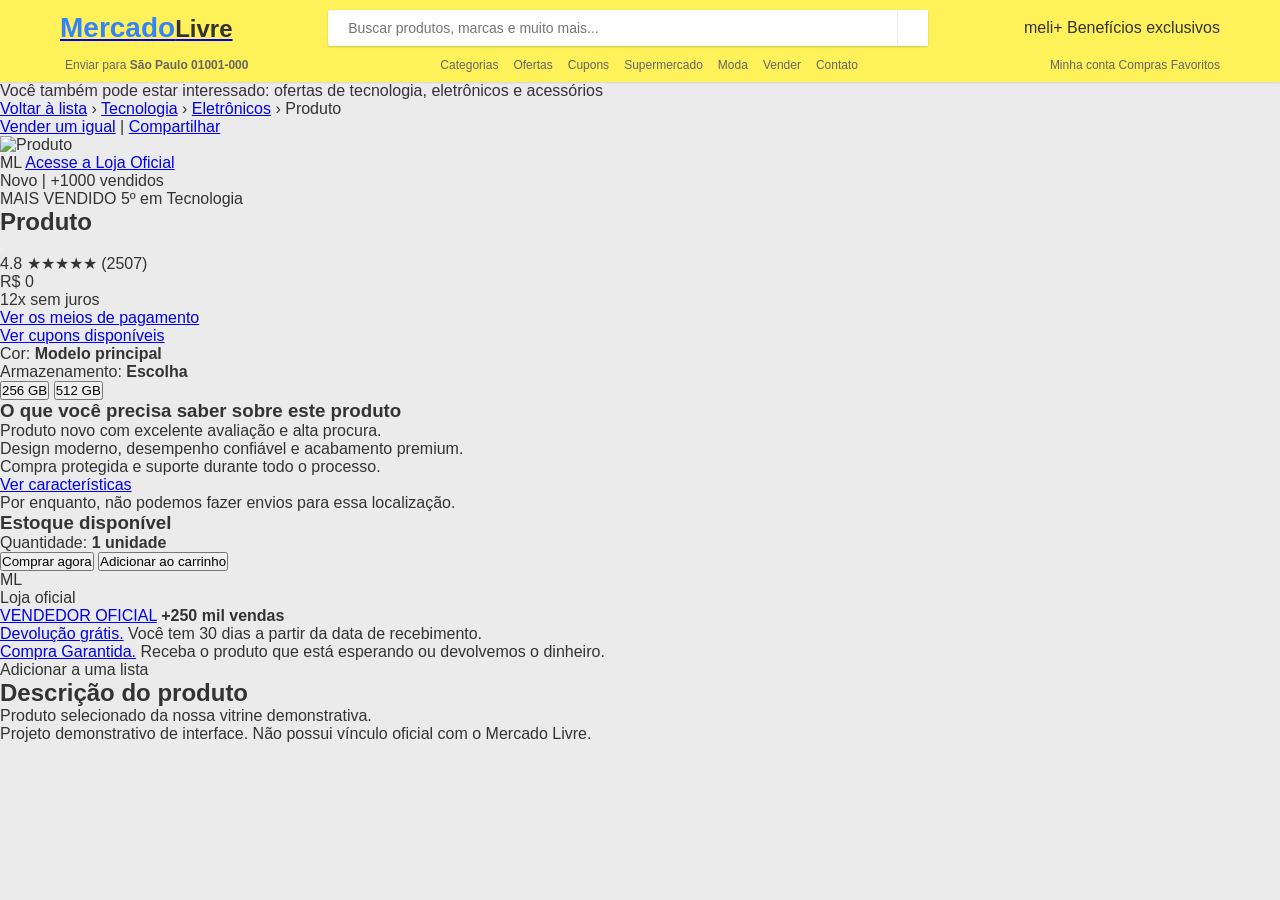
==== produto.html @ ecd97b5f "Adiciona pagina detalhada de produto" ====
<!DOCTYPE html>
<html lang="pt-br">
<head>
    <meta charset="UTF-8">
    <meta name="viewport" content="width=device-width, initial-scale=1.0">
    <title>Produto | Mercado Livre Clone</title>
    <link rel="stylesheet" href="style.css">
    <link rel="stylesheet" href="produto.css">
    <script src="https://unpkg.com/lucide@latest"></script>
</head>
<body class="product-page">
    <header class="main-header product-header">
        <div class="header-container">
            <div class="header-top">
                <a class="logo product-logo" href="index.html" aria-label="Voltar para a página inicial">
                    <span class="logo-ml">Mercado</span><span class="logo-lv">Livre</span>
                </a>

                <div class="search-bar product-search">
                    <div class="search-input-wrapper">
                        <input type="text" placeholder="Buscar produtos, marcas e muito mais...">
                    </div>
                    <button class="search-btn" aria-label="Buscar">
                        <i data-lucide="search"></i>
                    </button>
                </div>

                <div class="meli-demo">meli+ <span>Benefícios exclusivos</span></div>
            </div>

            <div class="header-bottom product-header-bottom">
                <div class="location">
                    <i data-lucide="map-pin"></i>
                    <span>Enviar para <strong>São Paulo 01001-000</strong></span>
                </div>
                <nav class="nav-links product-nav">
                    <a href="#">Categorias</a>
                    <a href="#">Ofertas</a>
                    <a href="#">Cupons</a>
                    <a href="#">Supermercado</a>
                    <a href="#">Moda</a>
                    <a href="#">Vender</a>
                    <a href="#">Contato</a>
                </nav>
                <div class="product-user-links">
                    <span>Minha conta</span>
                    <span>Compras</span>
                    <span>Favoritos</span>
                    <i data-lucide="shopping-cart"></i>
                </div>
            </div>
        </div>
    </header>

    <main class="product-main">
        <div class="interest-line">Você também pode estar interessado: ofertas de tecnologia, eletrônicos e acessórios</div>

        <div class="product-top-links">
            <div class="breadcrumbs">
                <a href="index.html">Voltar à lista</a>
                <span>›</span>
                <a href="#">Tecnologia</a>
                <span>›</span>
                <a href="#">Eletrônicos</a>
                <span>›</span>
                <span id="breadcrumb-product">Produto</span>
            </div>
            <div class="top-actions">
                <a href="#">Vender um igual</a>
                <span>|</span>
                <a href="#">Compartilhar</a>
            </div>
        </div>

        <section class="product-shell">
            <div class="product-left-column">
                <div class="gallery-layout">
                    <div class="thumbs" id="product-thumbs"></div>
                    <div class="main-image-wrap">
                        <img id="product-main-image" src="" alt="Produto" class="main-product-image">
                    </div>
                </div>
            </div>

            <div class="product-center-column">
                <div class="store-line">
                    <span class="store-avatar">ML</span>
                    <a href="#">Acesse a Loja Oficial</a>
                    <i data-lucide="badge-check"></i>
                </div>

                <div class="condition-row">Novo <span>|</span> +1000 vendidos</div>

                <div class="ranking-row">
                    <span class="best-seller">MAIS VENDIDO</span>
                    <span>5º em Tecnologia</span>
                </div>

                <div class="title-row">
                    <h1 id="product-title">Produto</h1>
                    <button class="heart-btn" aria-label="Favoritar"><i data-lucide="heart"></i></button>
                </div>

                <div class="rating-row">
                    <span>4.8</span>
                    <span class="stars">★★★★★</span>
                    <span>(2507)</span>
                </div>

                <div class="product-price-block">
                    <div class="product-big-price" id="product-price">R$ 0</div>
                    <div class="product-installment" id="product-installments">12x sem juros</div>
                    <a href="#">Ver os meios de pagamento</a>
                </div>

                <a class="coupon-link" href="#">Ver cupons disponíveis</a>

                <div class="variant-section">
                    <div class="variant-title">Cor: <strong>Modelo principal</strong></div>
                    <div class="variant-options" id="variant-options"></div>
                </div>

                <div class="variant-section">
                    <div class="variant-title">Armazenamento: <strong>Escolha</strong></div>
                    <div class="storage-options">
                        <button class="option-btn active">256 GB</button>
                        <button class="option-btn">512 GB</button>
                    </div>
                </div>

                <div class="product-facts">
                    <h3>O que você precisa saber sobre este produto</h3>
                    <ul>
                        <li>Produto novo com excelente avaliação e alta procura.</li>
                        <li>Design moderno, desempenho confiável e acabamento premium.</li>
                        <li>Compra protegida e suporte durante todo o processo.</li>
                    </ul>
                    <a href="#">Ver características</a>
                </div>
            </div>

            <aside class="purchase-card">
                <div class="delivery-alert">
                    <i data-lucide="alert-circle"></i>
                    <span>Por enquanto, não podemos fazer envios para essa localização.</span>
                </div>

                <h3>Estoque disponível</h3>
                <div class="quantity-line">Quantidade: <strong>1 unidade</strong> <i data-lucide="chevron-down"></i></div>

                <button class="buy-btn">Comprar agora</button>
                <button class="cart-btn" id="product-add-cart"><i data-lucide="shopping-cart"></i> Adicionar ao carrinho</button>

                <div class="seller-block">
                    <div class="seller-avatar">ML</div>
                    <div>
                        <div>Loja oficial</div>
                        <a href="#">VENDEDOR OFICIAL</a>
                        <strong>+250 mil vendas</strong>
                    </div>
                </div>

                <div class="benefit-item">
                    <i data-lucide="undo-2"></i>
                    <div><a href="#">Devolução grátis.</a> Você tem 30 dias a partir da data de recebimento.</div>
                </div>

                <div class="benefit-item">
                    <i data-lucide="shield-check"></i>
                    <div><a href="#">Compra Garantida.</a> Receba o produto que está esperando ou devolvemos o dinheiro.</div>
                </div>

                <div class="list-link"><i data-lucide="list-plus"></i> Adicionar a uma lista</div>
            </aside>
        </section>

        <section class="detail-panel">
            <h2>Descrição do produto</h2>
            <p id="product-description">Produto selecionado da nossa vitrine demonstrativa.</p>
        </section>
    </main>

    <footer class="product-disclaimer">
        Projeto demonstrativo de interface. Não possui vínculo oficial com o Mercado Livre.
    </footer>

    <script src="produto.js"></script>
    <script>lucide.createIcons();</script>
</body>
</html>
---- style.css ----
:root {
    --ml-yellow: #fff159;
    --ml-blue: #3483fa;
    --ml-gray-bg: #ebebeb;
    --ml-text-main: #333333;
    --ml-text-light: #666666;
    --ml-green: #00a650;
    --white: #ffffff;
}

* {
    margin: 0;
    padding: 0;
    box-sizing: border-box;
    font-family: "Proxima Nova", -apple-system, "Helvetica Neue", Helvetica, Roboto, Arial, sans-serif;
}

body {
    background-color: var(--ml-gray-bg);
    color: var(--ml-text-main);
}

/* Header */
.main-header {
    background-color: var(--ml-yellow);
    padding: 10px 0;
    position: sticky;
    top: 0;
    z-index: 1000;
    box-shadow: 0 1px 2px rgba(0,0,0,0.1);
}

.header-container {
    max-width: 1200px;
    margin: 0 auto;
    padding: 0 20px;
}

.header-top {
    display: flex;
    align-items: center;
    justify-content: space-between;
    gap: 20px;
}

.logo {
    font-size: 24px;
    font-weight: bold;
    cursor: pointer;
}

.logo-ml { color: var(--ml-blue); font-size: 28px; }
.logo-lv { color: #333; }

.search-bar {
    flex: 1;
    max-width: 600px;
    display: flex;
    background: var(--white);
    border-radius: 2px;
    box-shadow: 0 1px 2px rgba(0,0,0,0.2);
}

.search-input-wrapper {
    display: flex;
    align-items: center;
    flex: 1;
    padding: 0 10px;
}

.search-icon { color: #999; width: 18px; }

.search-bar input {
    width: 100%;
    border: none;
    padding: 10px;
    outline: none;
    font-size: 14px;
}

.search-btn {
    background: var(--white);
    border: none;
    border-left: 1px solid #eee;
    padding: 0 15px;
    cursor: pointer;
    color: #999;
}

.user-menu {
    display: flex;
    gap: 20px;
    font-size: 13px;
    color: var(--ml-text-light);
}

.menu-item {
    display: flex;
    align-items: center;
    gap: 5px;
    cursor: pointer;
}

.menu-item:hover { color: #000; }

.cart-icon {
    position: relative;
}

.cart-badge {
    position: absolute;
    top: -8px;
    right: -8px;
    background: var(--ml-blue);
    color: white;
    font-size: 10px;
    padding: 2px 5px;
    border-radius: 10px;
    display: none;
}

.header-bottom {
    display: flex;
    justify-content: space-between;
    align-items: center;
    margin-top: 12px;
    font-size: 12px;
    color: var(--ml-text-light);
}

.location {
    display: flex;
    align-items: center;
    gap: 5px;
    cursor: pointer;
}

.nav-links {
    display: flex;
    gap: 15px;
}

.nav-links a {
    text-decoration: none;
    color: inherit;
}

.nav-links a:hover { color: #000; }

/* Category Bar */
.category-bar {
    background: var(--white);
    border-bottom: 1px solid #ddd;
    padding: 12px 0;
}

.category-container {
    max-width: 1200px;
    margin: 0 auto;
    padding: 0 20px;
    display: flex;
    gap: 20px;
    font-size: 14px;
    color: var(--ml-text-light);
    overflow-x: auto;
}

.cat-item {
    cursor: pointer;
    white-space: nowrap;
}

.cat-item:hover, .cat-item.active {
    color: var(--ml-blue);
    font-weight: bold;
}

/* Main Content */
.content {
    max-width: 1200px;
    margin: 20px auto;
    padding: 0 20px;
}

.banner {
    position: relative;
    width: 100%;
    height: 300px;
    border-radius: 8px;
    overflow: hidden;
    margin-bottom: 30px;
}

.banner img {
    width: 100%;
    height: 100%;
    object-fit: cover;
    opacity: 0.7;
}

.banner-text {
    position: absolute;
    top: 50%;
    left: 50px;
    transform: translateY(-50%);
    color: white;
}

.banner-text h1 { font-size: 36px; margin-bottom: 10px; }
.banner-text p { font-size: 18px; margin-bottom: 20px; }

.banner-btn {
    background: white;
    color: var(--ml-blue);
    border: none;
    padding: 10px 20px;
    font-weight: bold;
    border-radius: 4px;
    cursor: pointer;
}

.products-header {
    display: flex;
    justify-content: space-between;
    align-items: center;
    margin-bottom: 20px;
}

.products-header h2 {
    font-weight: 300;
    font-size: 24px;
    color: #666;
}

.filter-btn {
    display: flex;
    align-items: center;
    gap: 8px;
    background: white;
    border: 1px solid #ddd;
    padding: 8px 15px;
    border-radius: 4px;
    cursor: pointer;
    font-size: 14px;
}

.products-grid {
    display: grid;
    grid-template-columns: repeat(auto-fill, minmax(250px, 1fr));
    gap: 20px;
}

.product-card {
    background: white;
    border-radius: 4px;
    overflow: hidden;
    transition: box-shadow 0.3s;
    cursor: pointer;
    display: flex;
    flex-direction: column;
}

.product-card:hover {
    box-shadow: 0 10px 20px rgba(0,0,0,0.1);
}

.product-img {
    width: 100%;
    height: 200px;
    object-fit: contain;
    background: #f9f9f9;
}

.product-info {
    padding: 15px;
    display: flex;
    flex-direction: column;
    flex: 1;
}

.product-title {
    font-size: 14px;
    color: #333;
    margin-bottom: 10px;
    height: 40px;
    overflow: hidden;
}

.product-price {
    font-size: 22px;
    font-weight: 400;
    margin-bottom: 5px;
}

.product-installments {
    color: var(--ml-green);
    font-size: 13px;
    font-weight: bold;
    margin-bottom: 10px;
}

.product-shipping {
    color: var(--ml-green);
    font-size: 12px;
    font-weight: bold;
    display: flex;
    align-items: center;
    gap: 4px;
}

.add-btn {
    margin-top: 15px;
    background: var(--ml-blue);
    color: white;
    border: none;
    padding: 10px;
    border-radius: 4px;
    font-weight: bold;
    cursor: pointer;
}

/* Footer */
.main-footer {
    background: white;
    border-top: 1px solid #ddd;
    padding: 40px 0 20px 0;
    margin-top: 50px;
}

.footer-container {
    max-width: 1200px;
    margin: 0 auto;
    padding: 0 20px;
    display: grid;
    grid-template-columns: repeat(auto-fit, minmax(200px, 1fr));
    gap: 30px;
}

.footer-col {
    display: flex;
    flex-direction: column;
    gap: 10px;
    font-size: 13px;
    color: var(--ml-text-light);
}

.footer-col strong {
    color: #333;
    margin-bottom: 5px;
}

.footer-col a {
    text-decoration: none;
    color: inherit;
}

.footer-bottom {
    text-align: center;
    margin-top: 40px;
    font-size: 12px;
    color: #999;
}
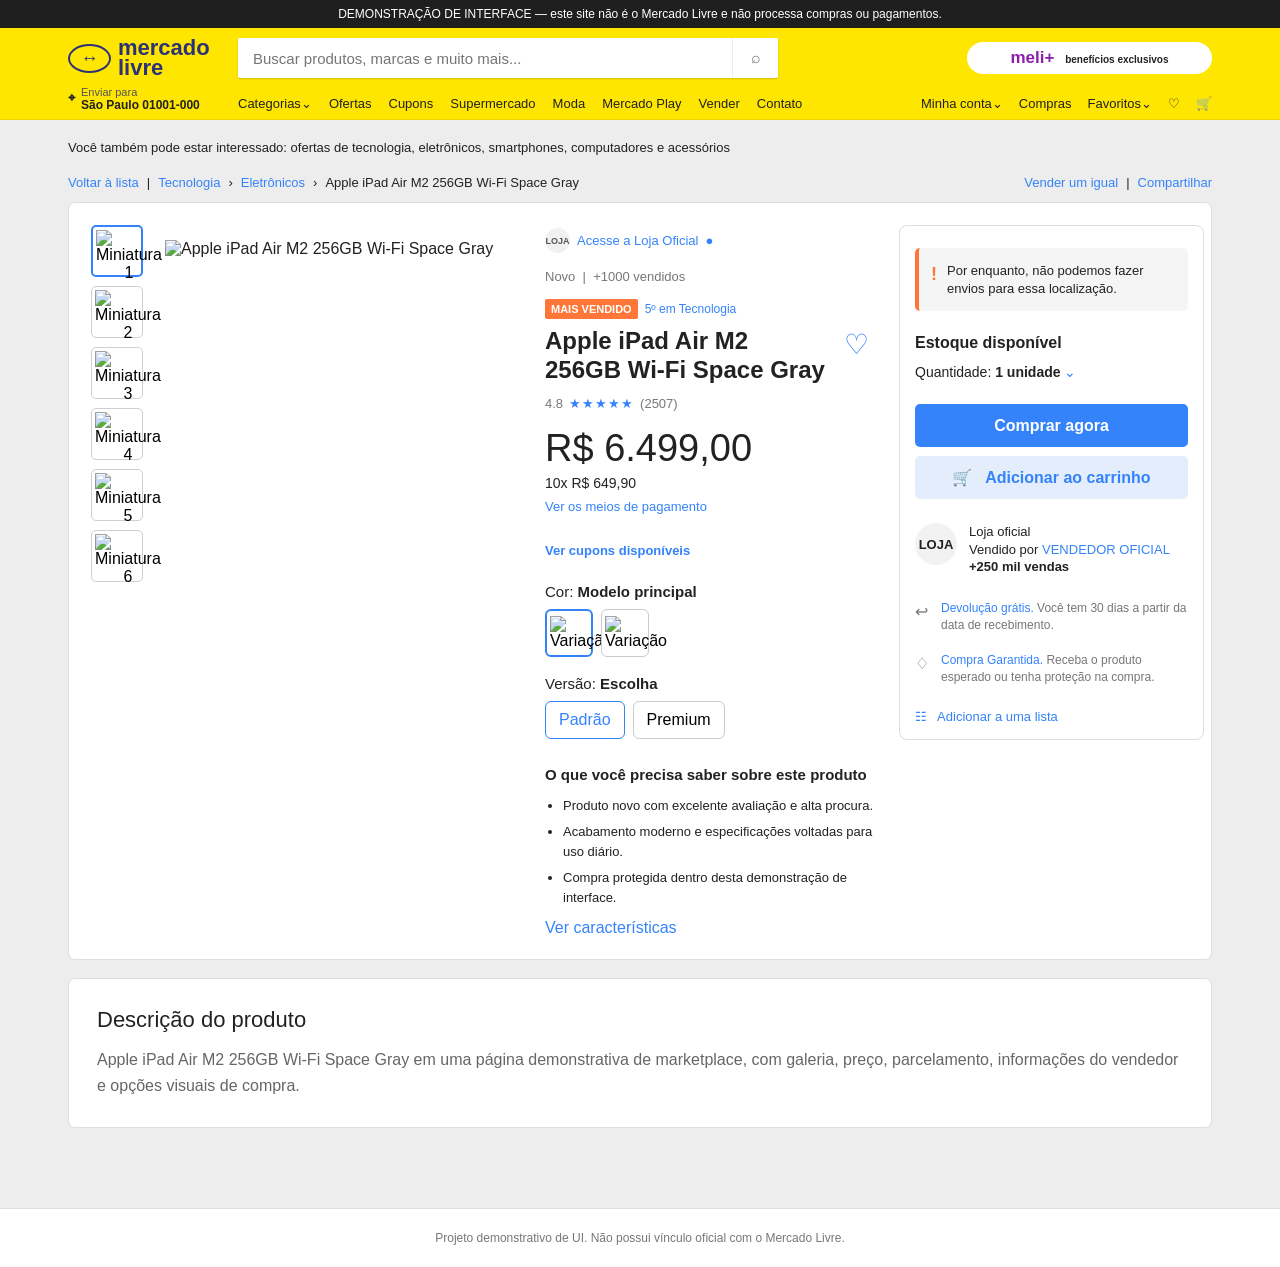
==== commit ecb70b50: "Refaz pagina de produto em arquivo autocontido" ====
--- a/produto.html
+++ b/produto.html
@@ -1,190 +1,91 @@
 <!DOCTYPE html>
-<html lang="pt-br">
+<html lang="pt-BR">
 <head>
-    <meta charset="UTF-8">
-    <meta name="viewport" content="width=device-width, initial-scale=1.0">
-    <title>Produto | Mercado Livre Clone</title>
-    <link rel="stylesheet" href="style.css">
-    <link rel="stylesheet" href="produto.css">
-    <script src="https://unpkg.com/lucide@latest"></script>
+<meta charset="UTF-8">
+<meta name="viewport" content="width=device-width, initial-scale=1.0">
+<title>Produto | Marketplace Clone</title>
+<style>
+*{box-sizing:border-box}html,body{margin:0;padding:0;font-family:Arial,Helvetica,sans-serif;color:#222}body{background:#ededed}a{color:#3483fa;text-decoration:none}button{font:inherit}.demo-strip{background:#1f1f1f;color:#fff;text-align:center;padding:7px 12px;font-size:12px}.header{background:#ffe600;border-bottom:1px solid rgba(0,0,0,.08)}.header-inner{max-width:1180px;margin:auto;padding:10px 18px 8px}.top{display:grid;grid-template-columns:150px minmax(320px,540px) 1fr;gap:20px;align-items:center}.logo{font-weight:800;font-size:22px;line-height:.9;color:#2d3277;display:flex;align-items:center;gap:7px}.logo-mark{width:43px;height:29px;border:2px solid #2d3277;border-radius:50%;display:grid;place-items:center;font-size:18px;background:#ffe600}.search{height:40px;background:#fff;display:flex;box-shadow:0 1px 2px rgba(0,0,0,.18);border-radius:2px;overflow:hidden}.search input{flex:1;border:0;outline:0;padding:0 15px;font-size:15px}.search button{width:46px;border:0;border-left:1px solid #eee;background:#fff;color:#777;cursor:pointer}.meli{justify-self:end;background:#fff;border-radius:18px;padding:6px 18px;color:#8d1fae;font-weight:800;font-size:17px;min-width:245px;text-align:center}.meli small{color:#222;font-size:10px;font-weight:600;margin-left:6px}.bottom{display:grid;grid-template-columns:150px 1fr auto;gap:20px;align-items:end;margin-top:7px;font-size:13px}.ship{display:flex;gap:6px;align-items:center;line-height:1.05}.ship span{font-size:11px;color:#555}.ship strong{display:block;color:#222;font-size:12px}.nav{display:flex;gap:17px;align-items:center;flex-wrap:wrap}.nav a,.account a{color:#222}.account{display:flex;gap:16px;align-items:center;white-space:nowrap}.main{max-width:1180px;margin:auto;padding:16px 18px 50px}.interest{font-size:13px;margin:4px 0 20px}.prelinks{display:flex;justify-content:space-between;gap:20px;font-size:13px;margin-bottom:12px}.crumbs,.actions{display:flex;align-items:center;gap:8px;flex-wrap:wrap}.panel{background:#fff;border:1px solid #ddd;border-radius:7px;display:grid;grid-template-columns:430px minmax(330px,1fr) 305px;gap:24px;padding:22px;min-height:630px}.gallery{display:grid;grid-template-columns:56px 1fr;gap:18px}.thumbs{display:flex;flex-direction:column;gap:9px}.thumb{width:52px;height:52px;border:1px solid #cfcfcf;background:#fff;border-radius:5px;padding:3px;cursor:pointer}.thumb.active{border:2px solid #3483fa}.thumb img{width:100%;height:100%;object-fit:contain}.main-img-box{display:flex;align-items:flex-start;justify-content:center;padding-top:15px;min-height:560px}.main-img{width:100%;height:520px;object-fit:contain}.store{display:flex;align-items:center;gap:7px;font-size:13px;margin:3px 0 16px}.store-dot{width:25px;height:25px;border-radius:50%;background:#f1f1f1;display:grid;place-items:center;font-size:9px;font-weight:700;color:#555}.condition{color:#777;font-size:13px;margin-bottom:15px}.tagline{display:flex;align-items:center;gap:7px;font-size:12px;color:#3483fa;margin-bottom:8px}.tag{background:#ff7738;color:#fff;font-size:11px;font-weight:700;padding:4px 6px;border-radius:2px}.titleline{display:flex;align-items:flex-start;gap:10px}.titleline h1{font-size:24px;line-height:1.18;margin:0;font-weight:600}.heart{margin-left:auto;border:0;background:none;color:#3483fa;font-size:28px;cursor:pointer}.rating{display:flex;align-items:center;gap:6px;font-size:13px;color:#777;margin:12px 0 18px}.stars{color:#3483fa;letter-spacing:1px}.price{font-size:38px;font-weight:300;line-height:1;margin-top:7px}.installments{font-size:14px;margin:8px 0 6px}.paylink{font-size:13px}.coupon{display:inline-block;margin:28px 0 25px;font-size:13px;font-weight:600}.variant-title{font-size:15px;margin:0 0 9px}.variant-row{display:flex;gap:8px;margin-bottom:18px;flex-wrap:wrap}.variant{width:48px;height:48px;border:1px solid #ccc;background:#fff;border-radius:6px;padding:3px;cursor:pointer}.variant.active{border:2px solid #3483fa}.variant img{width:100%;height:100%;object-fit:contain}.choice{border:1px solid #ccc;background:#fff;border-radius:6px;padding:9px 13px;cursor:pointer}.choice.active{border-color:#3483fa;color:#3483fa}.facts{margin-top:27px}.facts h3{font-size:15px;margin:0 0 13px}.facts ul{padding-left:18px;margin:0 0 12px}.facts li{font-size:13px;line-height:1.5;margin-bottom:7px}.buybox{border:1px solid #ddd;border-radius:8px;padding:15px;height:max-content}.alert{display:flex;gap:10px;background:#f5f5f5;border-left:4px solid #ff7738;padding:14px 12px;border-radius:5px;font-size:13px;line-height:1.35;margin:7px 0 23px}.alert-ico{color:#ff7738;font-weight:800;font-size:18px}.buybox h3{font-size:16px;margin:0 0 12px}.qty{font-size:14px;margin-bottom:24px}.qty span{color:#3483fa}.buybtn,.cartbtn{width:100%;height:43px;border:0;border-radius:5px;font-weight:600;cursor:pointer}.buybtn{background:#3483fa;color:#fff;margin-bottom:9px}.cartbtn{background:#e3edfb;color:#3483fa}.seller{display:grid;grid-template-columns:44px 1fr;gap:10px;margin:24px 0}.seller-logo{width:42px;height:42px;border-radius:50%;background:#f2f2f2;display:grid;place-items:center;font-size:10px;font-weight:700}.seller div{font-size:13px;line-height:1.35}.seller strong{display:block}.benefit{display:grid;grid-template-columns:18px 1fr;gap:8px;font-size:12px;color:#777;line-height:1.45;margin:17px 0}.benefit-ico{font-size:16px}.list-link{font-size:13px;margin-top:22px}.description{background:#fff;border:1px solid #ddd;border-radius:7px;padding:28px;margin-top:18px}.description h2{font-size:22px;font-weight:500;margin:0 0 14px}.description p{color:#666;line-height:1.6;margin:0}.footer{text-align:center;background:#fff;border-top:1px solid #ddd;color:#777;padding:22px;font-size:12px;margin-top:30px}.toast{position:fixed;right:20px;bottom:20px;background:#333;color:#fff;padding:12px 16px;border-radius:6px;font-size:13px;opacity:0;transform:translateY(10px);pointer-events:none;transition:.2s}.toast.show{opacity:1;transform:none}@media(max-width:1000px){.top{grid-template-columns:130px 1fr}.meli{display:none}.bottom{grid-template-columns:1fr}.account{display:none}.panel{grid-template-columns:1fr}.gallery{max-width:600px;margin:auto}.main-img-box{min-height:400px}.main-img{height:380px}.buybox{max-width:520px}.prelinks .actions{display:none}}@media(max-width:620px){.header-inner,.main{padding-left:10px;padding-right:10px}.top{grid-template-columns:1fr}.logo{margin-bottom:3px}.search{width:100%}.nav{gap:11px;overflow-x:auto;flex-wrap:nowrap}.panel{padding:13px;gap:14px}.gallery{grid-template-columns:1fr}.thumbs{flex-direction:row;overflow-x:auto}.main-img-box{min-height:300px}.main-img{height:290px}.titleline h1{font-size:21px}.price{font-size:34px}.interest{display:none}}
+</style>
 </head>
-<body class="product-page">
-    <header class="main-header product-header">
-        <div class="header-container">
-            <div class="header-top">
-                <a class="logo product-logo" href="index.html" aria-label="Voltar para a página inicial">
-                    <span class="logo-ml">Mercado</span><span class="logo-lv">Livre</span>
-                </a>
-
-                <div class="search-bar product-search">
-                    <div class="search-input-wrapper">
-                        <input type="text" placeholder="Buscar produtos, marcas e muito mais...">
-                    </div>
-                    <button class="search-btn" aria-label="Buscar">
-                        <i data-lucide="search"></i>
-                    </button>
-                </div>
-
-                <div class="meli-demo">meli+ <span>Benefícios exclusivos</span></div>
-            </div>
-
-            <div class="header-bottom product-header-bottom">
-                <div class="location">
-                    <i data-lucide="map-pin"></i>
-                    <span>Enviar para <strong>São Paulo 01001-000</strong></span>
-                </div>
-                <nav class="nav-links product-nav">
-                    <a href="#">Categorias</a>
-                    <a href="#">Ofertas</a>
-                    <a href="#">Cupons</a>
-                    <a href="#">Supermercado</a>
-                    <a href="#">Moda</a>
-                    <a href="#">Vender</a>
-                    <a href="#">Contato</a>
-                </nav>
-                <div class="product-user-links">
-                    <span>Minha conta</span>
-                    <span>Compras</span>
-                    <span>Favoritos</span>
-                    <i data-lucide="shopping-cart"></i>
-                </div>
-            </div>
-        </div>
-    </header>
-
-    <main class="product-main">
-        <div class="interest-line">Você também pode estar interessado: ofertas de tecnologia, eletrônicos e acessórios</div>
-
-        <div class="product-top-links">
-            <div class="breadcrumbs">
-                <a href="index.html">Voltar à lista</a>
-                <span>›</span>
-                <a href="#">Tecnologia</a>
-                <span>›</span>
-                <a href="#">Eletrônicos</a>
-                <span>›</span>
-                <span id="breadcrumb-product">Produto</span>
-            </div>
-            <div class="top-actions">
-                <a href="#">Vender um igual</a>
-                <span>|</span>
-                <a href="#">Compartilhar</a>
-            </div>
-        </div>
-
-        <section class="product-shell">
-            <div class="product-left-column">
-                <div class="gallery-layout">
-                    <div class="thumbs" id="product-thumbs"></div>
-                    <div class="main-image-wrap">
-                        <img id="product-main-image" src="" alt="Produto" class="main-product-image">
-                    </div>
-                </div>
-            </div>
-
-            <div class="product-center-column">
-                <div class="store-line">
-                    <span class="store-avatar">ML</span>
-                    <a href="#">Acesse a Loja Oficial</a>
-                    <i data-lucide="badge-check"></i>
-                </div>
-
-                <div class="condition-row">Novo <span>|</span> +1000 vendidos</div>
-
-                <div class="ranking-row">
-                    <span class="best-seller">MAIS VENDIDO</span>
-                    <span>5º em Tecnologia</span>
-                </div>
-
-                <div class="title-row">
-                    <h1 id="product-title">Produto</h1>
-                    <button class="heart-btn" aria-label="Favoritar"><i data-lucide="heart"></i></button>
-                </div>
-
-                <div class="rating-row">
-                    <span>4.8</span>
-                    <span class="stars">★★★★★</span>
-                    <span>(2507)</span>
-                </div>
-
-                <div class="product-price-block">
-                    <div class="product-big-price" id="product-price">R$ 0</div>
-                    <div class="product-installment" id="product-installments">12x sem juros</div>
-                    <a href="#">Ver os meios de pagamento</a>
-                </div>
-
-                <a class="coupon-link" href="#">Ver cupons disponíveis</a>
-
-                <div class="variant-section">
-                    <div class="variant-title">Cor: <strong>Modelo principal</strong></div>
-                    <div class="variant-options" id="variant-options"></div>
-                </div>
-
-                <div class="variant-section">
-                    <div class="variant-title">Armazenamento: <strong>Escolha</strong></div>
-                    <div class="storage-options">
-                        <button class="option-btn active">256 GB</button>
-                        <button class="option-btn">512 GB</button>
-                    </div>
-                </div>
-
-                <div class="product-facts">
-                    <h3>O que você precisa saber sobre este produto</h3>
-                    <ul>
-                        <li>Produto novo com excelente avaliação e alta procura.</li>
-                        <li>Design moderno, desempenho confiável e acabamento premium.</li>
-                        <li>Compra protegida e suporte durante todo o processo.</li>
-                    </ul>
-                    <a href="#">Ver características</a>
-                </div>
-            </div>
-
-            <aside class="purchase-card">
-                <div class="delivery-alert">
-                    <i data-lucide="alert-circle"></i>
-                    <span>Por enquanto, não podemos fazer envios para essa localização.</span>
-                </div>
-
-                <h3>Estoque disponível</h3>
-                <div class="quantity-line">Quantidade: <strong>1 unidade</strong> <i data-lucide="chevron-down"></i></div>
-
-                <button class="buy-btn">Comprar agora</button>
-                <button class="cart-btn" id="product-add-cart"><i data-lucide="shopping-cart"></i> Adicionar ao carrinho</button>
-
-                <div class="seller-block">
-                    <div class="seller-avatar">ML</div>
-                    <div>
-                        <div>Loja oficial</div>
-                        <a href="#">VENDEDOR OFICIAL</a>
-                        <strong>+250 mil vendas</strong>
-                    </div>
-                </div>
-
-                <div class="benefit-item">
-                    <i data-lucide="undo-2"></i>
-                    <div><a href="#">Devolução grátis.</a> Você tem 30 dias a partir da data de recebimento.</div>
-                </div>
-
-                <div class="benefit-item">
-                    <i data-lucide="shield-check"></i>
-                    <div><a href="#">Compra Garantida.</a> Receba o produto que está esperando ou devolvemos o dinheiro.</div>
-                </div>
-
-                <div class="list-link"><i data-lucide="list-plus"></i> Adicionar a uma lista</div>
-            </aside>
-        </section>
-
-        <section class="detail-panel">
-            <h2>Descrição do produto</h2>
-            <p id="product-description">Produto selecionado da nossa vitrine demonstrativa.</p>
-        </section>
-    </main>
-
-    <footer class="product-disclaimer">
-        Projeto demonstrativo de interface. Não possui vínculo oficial com o Mercado Livre.
-    </footer>
-
-    <script src="produto.js"></script>
-    <script>lucide.createIcons();</script>
+<body>
+<div class="demo-strip">DEMONSTRAÇÃO DE INTERFACE — este site não é o Mercado Livre e não processa compras ou pagamentos.</div>
+<header class="header">
+  <div class="header-inner">
+    <div class="top">
+      <a class="logo" href="index.html"><span class="logo-mark">↔</span><span>mercado<br>livre</span></a>
+      <div class="search"><input type="text" placeholder="Buscar produtos, marcas e muito mais..."><button aria-label="Buscar">⌕</button></div>
+      <div class="meli">meli+ <small>benefícios exclusivos</small></div>
+    </div>
+    <div class="bottom">
+      <div class="ship"><b>⌖</b><div><span>Enviar para</span><strong>São Paulo 01001-000</strong></div></div>
+      <nav class="nav"><a href="#">Categorias⌄</a><a href="#">Ofertas</a><a href="#">Cupons</a><a href="#">Supermercado</a><a href="#">Moda</a><a href="#">Mercado Play</a><a href="#">Vender</a><a href="#">Contato</a></nav>
+      <div class="account"><a href="#">Minha conta⌄</a><a href="#">Compras</a><a href="#">Favoritos⌄</a><span>♡</span><span>🛒</span></div>
+    </div>
+  </div>
+</header>
+<main class="main">
+  <div class="interest">Você também pode estar interessado: ofertas de tecnologia, eletrônicos, smartphones, computadores e acessórios</div>
+  <div class="prelinks">
+    <div class="crumbs"><a href="index.html">Voltar à lista</a><span>|</span><a href="#">Tecnologia</a><span>›</span><a href="#">Eletrônicos</a><span>›</span><span id="crumb">Produto</span></div>
+    <div class="actions"><a href="#">Vender um igual</a><span>|</span><a href="#">Compartilhar</a></div>
+  </div>
+  <section class="panel">
+    <div class="gallery">
+      <div class="thumbs" id="thumbs"></div>
+      <div class="main-img-box"><img class="main-img" id="mainImage" alt="Produto"></div>
+    </div>
+    <div class="info">
+      <div class="store"><span class="store-dot">LOJA</span><a href="#">Acesse a Loja Oficial</a><span style="color:#3483fa">●</span></div>
+      <div class="condition">Novo &nbsp;|&nbsp; +1000 vendidos</div>
+      <div class="tagline"><span class="tag">MAIS VENDIDO</span><span>5º em Tecnologia</span></div>
+      <div class="titleline"><h1 id="title">Produto</h1><button class="heart">♡</button></div>
+      <div class="rating"><span>4.8</span><span class="stars">★★★★★</span><span>(2507)</span></div>
+      <div class="price" id="price">R$ 0</div>
+      <div class="installments" id="installments">12x sem juros</div>
+      <a class="paylink" href="#">Ver os meios de pagamento</a><br>
+      <a class="coupon" href="#">Ver cupons disponíveis</a>
+      <p class="variant-title">Cor: <strong>Modelo principal</strong></p>
+      <div class="variant-row" id="variants"></div>
+      <p class="variant-title">Versão: <strong>Escolha</strong></p>
+      <div class="variant-row"><button class="choice active">Padrão</button><button class="choice">Premium</button></div>
+      <div class="facts"><h3>O que você precisa saber sobre este produto</h3><ul><li>Produto novo com excelente avaliação e alta procura.</li><li>Acabamento moderno e especificações voltadas para uso diário.</li><li>Compra protegida dentro desta demonstração de interface.</li></ul><a href="#">Ver características</a></div>
+    </div>
+    <aside class="buybox">
+      <div class="alert"><span class="alert-ico">!</span><span>Por enquanto, não podemos fazer envios para essa localização.</span></div>
+      <h3>Estoque disponível</h3>
+      <div class="qty">Quantidade: <strong>1 unidade</strong> <span>⌄</span></div>
+      <button class="buybtn" id="buyBtn">Comprar agora</button>
+      <button class="cartbtn" id="cartBtn">🛒 &nbsp; Adicionar ao carrinho</button>
+      <div class="seller"><div class="seller-logo">LOJA</div><div>Loja oficial<br>Vendido por <a href="#">VENDEDOR OFICIAL</a><strong>+250 mil vendas</strong></div></div>
+      <div class="benefit"><span class="benefit-ico">↩</span><div><a href="#">Devolução grátis.</a> Você tem 30 dias a partir da data de recebimento.</div></div>
+      <div class="benefit"><span class="benefit-ico">♢</span><div><a href="#">Compra Garantida.</a> Receba o produto esperado ou tenha proteção na compra.</div></div>
+      <div class="list-link"><a href="#">☷ &nbsp; Adicionar a uma lista</a></div>
+    </aside>
+  </section>
+  <section class="description"><h2>Descrição do produto</h2><p id="description"></p></section>
+</main>
+<footer class="footer">Projeto demonstrativo de UI. Não possui vínculo oficial com o Mercado Livre.</footer>
+<div class="toast" id="toast"></div>
+<script>
+const products=[
+{id:1,title:'Apple iPad Air M2 256GB Wi-Fi Space Gray',price:6499,installments:'10x R$ 649,90',image:'https://images.pexels.com/photos/25809226/pexels-photo-25809226.jpeg?auto=compress&cs=tinysrgb&dpr=2&h=650&w=940'},
+{id:2,title:'iPhone 15 Pro Max 256GB Titânio Natural',price:8299,installments:'10x R$ 829,90',image:'https://images.pexels.com/photos/22307556/pexels-photo-22307556.jpeg?auto=compress&cs=tinysrgb&dpr=2&h=650&w=940'},
+{id:3,title:'Kit Apple Studio Display + Magic Keyboard',price:12400,installments:'12x R$ 1.033,33',image:'https://images.pexels.com/photos/14541063/pexels-photo-14541063.jpeg?auto=compress&cs=tinysrgb&dpr=2&h=650&w=940'},
+{id:4,title:'Smartphone Samsung Galaxy S24 Ultra 512GB',price:5800,installments:'10x R$ 580,00',image:'https://images.pexels.com/photos/7190928/pexels-photo-7190928.jpeg?auto=compress&cs=tinysrgb&dpr=2&h=650&w=940'},
+{id:5,title:'MacBook Pro M3 Max 14 polegadas 36GB RAM',price:21000,installments:'10x R$ 2.100,00',image:'https://images.pexels.com/photos/12935040/pexels-photo-12935040.jpeg?auto=compress&cs=tinysrgb&dpr=2&h=650&w=940'},
+{id:6,title:'Console PlayStation 5 Slim Digital Edition',price:3400,installments:'10x R$ 340,00',image:'https://images.pexels.com/photos/17565491/pexels-photo-17565491.jpeg?auto=compress&cs=tinysrgb&dpr=2&h=650&w=940'},
+{id:7,title:'Fone de Ouvido Sony WH-1000XM5 Noise Cancelling',price:1800,installments:'10x R$ 180,00',image:'https://images.pexels.com/photos/34629890/pexels-photo-34629890.jpeg?auto=compress&cs=tinysrgb&dpr=2&h=650&w=940'},
+{id:8,title:'Smartwatch Apple Watch Series 9 Aluminum',price:2900,installments:'10x R$ 290,00',image:'https://images.pexels.com/photos/6214388/pexels-photo-6214388.jpeg?auto=compress&cs=tinysrgb&dpr=2&h=650&w=940'}
+];
+const params=new URLSearchParams(location.search);const id=parseInt(params.get('id')||'1',10);const product=products.find(p=>p.id===id)||products[0];
+const brl=n=>n.toLocaleString('pt-BR',{style:'currency',currency:'BRL'});
+document.title=product.title+' | Marketplace Clone';document.getElementById('title').textContent=product.title;document.getElementById('crumb').textContent=product.title;document.getElementById('price').textContent=brl(product.price);document.getElementById('installments').textContent=product.installments;document.getElementById('mainImage').src=product.image;document.getElementById('mainImage').alt=product.title;document.getElementById('description').textContent=product.title+' em uma página demonstrativa de marketplace, com galeria, preço, parcelamento, informações do vendedor e opções visuais de compra.';
+const thumbs=document.getElementById('thumbs');const variants=document.getElementById('variants');
+for(let i=0;i<6;i++){const b=document.createElement('button');b.className='thumb'+(i===0?' active':'');b.innerHTML='<img src="'+product.image+'" alt="Miniatura '+(i+1)+'">';b.onclick=()=>{document.querySelectorAll('.thumb').forEach(x=>x.classList.remove('active'));b.classList.add('active');document.getElementById('mainImage').src=product.image};thumbs.appendChild(b)}
+for(let i=0;i<2;i++){const b=document.createElement('button');b.className='variant'+(i===0?' active':'');b.innerHTML='<img src="'+product.image+'" alt="Variação">';b.onclick=()=>{document.querySelectorAll('.variant').forEach(x=>x.classList.remove('active'));b.classList.add('active')};variants.appendChild(b)}
+document.querySelectorAll('.choice').forEach(b=>b.onclick=()=>{document.querySelectorAll('.choice').forEach(x=>x.classList.remove('active'));b.classList.add('active')});
+const toast=document.getElementById('toast');function showToast(t){toast.textContent=t;toast.classList.add('show');setTimeout(()=>toast.classList.remove('show'),1800)}document.getElementById('cartBtn').onclick=()=>showToast('Produto adicionado ao carrinho demonstrativo');document.getElementById('buyBtn').onclick=()=>showToast('Compra desativada nesta demonstração');
+</script>
 </body>
-</html>
+</html>
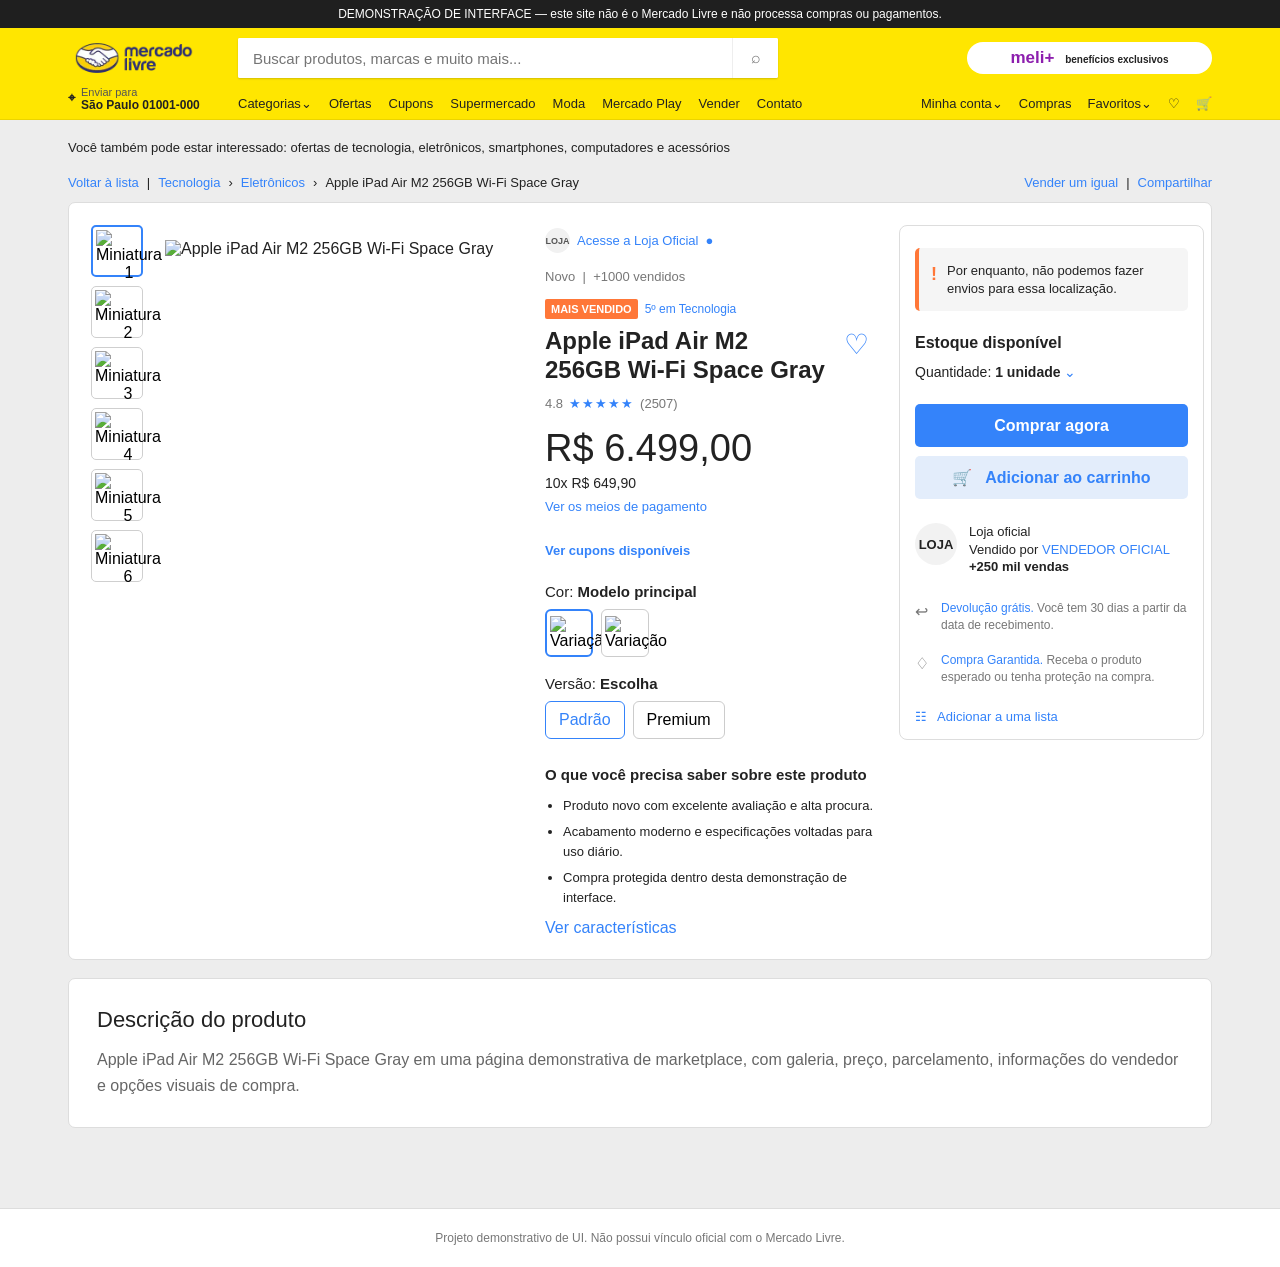
==== commit 72aa8628: "Usa logo enviada no cabecalho da pagina de produto" ====
--- a/produto.html
+++ b/produto.html
@@ -5,7 +5,7 @@
 <meta name="viewport" content="width=device-width, initial-scale=1.0">
 <title>Produto | Marketplace Clone</title>
 <style>
-*{box-sizing:border-box}html,body{margin:0;padding:0;font-family:Arial,Helvetica,sans-serif;color:#222}body{background:#ededed}a{color:#3483fa;text-decoration:none}button{font:inherit}.demo-strip{background:#1f1f1f;color:#fff;text-align:center;padding:7px 12px;font-size:12px}.header{background:#ffe600;border-bottom:1px solid rgba(0,0,0,.08)}.header-inner{max-width:1180px;margin:auto;padding:10px 18px 8px}.top{display:grid;grid-template-columns:150px minmax(320px,540px) 1fr;gap:20px;align-items:center}.logo{font-weight:800;font-size:22px;line-height:.9;color:#2d3277;display:flex;align-items:center;gap:7px}.logo-mark{width:43px;height:29px;border:2px solid #2d3277;border-radius:50%;display:grid;place-items:center;font-size:18px;background:#ffe600}.search{height:40px;background:#fff;display:flex;box-shadow:0 1px 2px rgba(0,0,0,.18);border-radius:2px;overflow:hidden}.search input{flex:1;border:0;outline:0;padding:0 15px;font-size:15px}.search button{width:46px;border:0;border-left:1px solid #eee;background:#fff;color:#777;cursor:pointer}.meli{justify-self:end;background:#fff;border-radius:18px;padding:6px 18px;color:#8d1fae;font-weight:800;font-size:17px;min-width:245px;text-align:center}.meli small{color:#222;font-size:10px;font-weight:600;margin-left:6px}.bottom{display:grid;grid-template-columns:150px 1fr auto;gap:20px;align-items:end;margin-top:7px;font-size:13px}.ship{display:flex;gap:6px;align-items:center;line-height:1.05}.ship span{font-size:11px;color:#555}.ship strong{display:block;color:#222;font-size:12px}.nav{display:flex;gap:17px;align-items:center;flex-wrap:wrap}.nav a,.account a{color:#222}.account{display:flex;gap:16px;align-items:center;white-space:nowrap}.main{max-width:1180px;margin:auto;padding:16px 18px 50px}.interest{font-size:13px;margin:4px 0 20px}.prelinks{display:flex;justify-content:space-between;gap:20px;font-size:13px;margin-bottom:12px}.crumbs,.actions{display:flex;align-items:center;gap:8px;flex-wrap:wrap}.panel{background:#fff;border:1px solid #ddd;border-radius:7px;display:grid;grid-template-columns:430px minmax(330px,1fr) 305px;gap:24px;padding:22px;min-height:630px}.gallery{display:grid;grid-template-columns:56px 1fr;gap:18px}.thumbs{display:flex;flex-direction:column;gap:9px}.thumb{width:52px;height:52px;border:1px solid #cfcfcf;background:#fff;border-radius:5px;padding:3px;cursor:pointer}.thumb.active{border:2px solid #3483fa}.thumb img{width:100%;height:100%;object-fit:contain}.main-img-box{display:flex;align-items:flex-start;justify-content:center;padding-top:15px;min-height:560px}.main-img{width:100%;height:520px;object-fit:contain}.store{display:flex;align-items:center;gap:7px;font-size:13px;margin:3px 0 16px}.store-dot{width:25px;height:25px;border-radius:50%;background:#f1f1f1;display:grid;place-items:center;font-size:9px;font-weight:700;color:#555}.condition{color:#777;font-size:13px;margin-bottom:15px}.tagline{display:flex;align-items:center;gap:7px;font-size:12px;color:#3483fa;margin-bottom:8px}.tag{background:#ff7738;color:#fff;font-size:11px;font-weight:700;padding:4px 6px;border-radius:2px}.titleline{display:flex;align-items:flex-start;gap:10px}.titleline h1{font-size:24px;line-height:1.18;margin:0;font-weight:600}.heart{margin-left:auto;border:0;background:none;color:#3483fa;font-size:28px;cursor:pointer}.rating{display:flex;align-items:center;gap:6px;font-size:13px;color:#777;margin:12px 0 18px}.stars{color:#3483fa;letter-spacing:1px}.price{font-size:38px;font-weight:300;line-height:1;margin-top:7px}.installments{font-size:14px;margin:8px 0 6px}.paylink{font-size:13px}.coupon{display:inline-block;margin:28px 0 25px;font-size:13px;font-weight:600}.variant-title{font-size:15px;margin:0 0 9px}.variant-row{display:flex;gap:8px;margin-bottom:18px;flex-wrap:wrap}.variant{width:48px;height:48px;border:1px solid #ccc;background:#fff;border-radius:6px;padding:3px;cursor:pointer}.variant.active{border:2px solid #3483fa}.variant img{width:100%;height:100%;object-fit:contain}.choice{border:1px solid #ccc;background:#fff;border-radius:6px;padding:9px 13px;cursor:pointer}.choice.active{border-color:#3483fa;color:#3483fa}.facts{margin-top:27px}.facts h3{font-size:15px;margin:0 0 13px}.facts ul{padding-left:18px;margin:0 0 12px}.facts li{font-size:13px;line-height:1.5;margin-bottom:7px}.buybox{border:1px solid #ddd;border-radius:8px;padding:15px;height:max-content}.alert{display:flex;gap:10px;background:#f5f5f5;border-left:4px solid #ff7738;padding:14px 12px;border-radius:5px;font-size:13px;line-height:1.35;margin:7px 0 23px}.alert-ico{color:#ff7738;font-weight:800;font-size:18px}.buybox h3{font-size:16px;margin:0 0 12px}.qty{font-size:14px;margin-bottom:24px}.qty span{color:#3483fa}.buybtn,.cartbtn{width:100%;height:43px;border:0;border-radius:5px;font-weight:600;cursor:pointer}.buybtn{background:#3483fa;color:#fff;margin-bottom:9px}.cartbtn{background:#e3edfb;color:#3483fa}.seller{display:grid;grid-template-columns:44px 1fr;gap:10px;margin:24px 0}.seller-logo{width:42px;height:42px;border-radius:50%;background:#f2f2f2;display:grid;place-items:center;font-size:10px;font-weight:700}.seller div{font-size:13px;line-height:1.35}.seller strong{display:block}.benefit{display:grid;grid-template-columns:18px 1fr;gap:8px;font-size:12px;color:#777;line-height:1.45;margin:17px 0}.benefit-ico{font-size:16px}.list-link{font-size:13px;margin-top:22px}.description{background:#fff;border:1px solid #ddd;border-radius:7px;padding:28px;margin-top:18px}.description h2{font-size:22px;font-weight:500;margin:0 0 14px}.description p{color:#666;line-height:1.6;margin:0}.footer{text-align:center;background:#fff;border-top:1px solid #ddd;color:#777;padding:22px;font-size:12px;margin-top:30px}.toast{position:fixed;right:20px;bottom:20px;background:#333;color:#fff;padding:12px 16px;border-radius:6px;font-size:13px;opacity:0;transform:translateY(10px);pointer-events:none;transition:.2s}.toast.show{opacity:1;transform:none}@media(max-width:1000px){.top{grid-template-columns:130px 1fr}.meli{display:none}.bottom{grid-template-columns:1fr}.account{display:none}.panel{grid-template-columns:1fr}.gallery{max-width:600px;margin:auto}.main-img-box{min-height:400px}.main-img{height:380px}.buybox{max-width:520px}.prelinks .actions{display:none}}@media(max-width:620px){.header-inner,.main{padding-left:10px;padding-right:10px}.top{grid-template-columns:1fr}.logo{margin-bottom:3px}.search{width:100%}.nav{gap:11px;overflow-x:auto;flex-wrap:nowrap}.panel{padding:13px;gap:14px}.gallery{grid-template-columns:1fr}.thumbs{flex-direction:row;overflow-x:auto}.main-img-box{min-height:300px}.main-img{height:290px}.titleline h1{font-size:21px}.price{font-size:34px}.interest{display:none}}
+*{box-sizing:border-box}html,body{margin:0;padding:0;font-family:Arial,Helvetica,sans-serif;color:#222}body{background:#ededed}a{color:#3483fa;text-decoration:none}button{font:inherit}.demo-strip{background:#1f1f1f;color:#fff;text-align:center;padding:7px 12px;font-size:12px}.header{background:#ffe600;border-bottom:1px solid rgba(0,0,0,.08)}.header-inner{max-width:1180px;margin:auto;padding:10px 18px 8px}.top{display:grid;grid-template-columns:150px minmax(320px,540px) 1fr;gap:20px;align-items:center}.logo{font-weight:800;font-size:22px;line-height:.9;color:#2d3277;display:flex;align-items:center;gap:7px}.search{height:40px;background:#fff;display:flex;box-shadow:0 1px 2px rgba(0,0,0,.18);border-radius:2px;overflow:hidden}.search input{flex:1;border:0;outline:0;padding:0 15px;font-size:15px}.search button{width:46px;border:0;border-left:1px solid #eee;background:#fff;color:#777;cursor:pointer}.meli{justify-self:end;background:#fff;border-radius:18px;padding:6px 18px;color:#8d1fae;font-weight:800;font-size:17px;min-width:245px;text-align:center}.meli small{color:#222;font-size:10px;font-weight:600;margin-left:6px}.bottom{display:grid;grid-template-columns:150px 1fr auto;gap:20px;align-items:end;margin-top:7px;font-size:13px}.ship{display:flex;gap:6px;align-items:center;line-height:1.05}.ship span{font-size:11px;color:#555}.ship strong{display:block;color:#222;font-size:12px}.nav{display:flex;gap:17px;align-items:center;flex-wrap:wrap}.nav a,.account a{color:#222}.account{display:flex;gap:16px;align-items:center;white-space:nowrap}.main{max-width:1180px;margin:auto;padding:16px 18px 50px}.interest{font-size:13px;margin:4px 0 20px}.prelinks{display:flex;justify-content:space-between;gap:20px;font-size:13px;margin-bottom:12px}.crumbs,.actions{display:flex;align-items:center;gap:8px;flex-wrap:wrap}.panel{background:#fff;border:1px solid #ddd;border-radius:7px;display:grid;grid-template-columns:430px minmax(330px,1fr) 305px;gap:24px;padding:22px;min-height:630px}.gallery{display:grid;grid-template-columns:56px 1fr;gap:18px}.thumbs{display:flex;flex-direction:column;gap:9px}.thumb{width:52px;height:52px;border:1px solid #cfcfcf;background:#fff;border-radius:5px;padding:3px;cursor:pointer}.thumb.active{border:2px solid #3483fa}.thumb img{width:100%;height:100%;object-fit:contain}.main-img-box{display:flex;align-items:flex-start;justify-content:center;padding-top:15px;min-height:560px}.main-img{width:100%;height:520px;object-fit:contain}.store{display:flex;align-items:center;gap:7px;font-size:13px;margin:3px 0 16px}.store-dot{width:25px;height:25px;border-radius:50%;background:#f1f1f1;display:grid;place-items:center;font-size:9px;font-weight:700;color:#555}.condition{color:#777;font-size:13px;margin-bottom:15px}.tagline{display:flex;align-items:center;gap:7px;font-size:12px;color:#3483fa;margin-bottom:8px}.tag{background:#ff7738;color:#fff;font-size:11px;font-weight:700;padding:4px 6px;border-radius:2px}.titleline{display:flex;align-items:flex-start;gap:10px}.titleline h1{font-size:24px;line-height:1.18;margin:0;font-weight:600}.heart{margin-left:auto;border:0;background:none;color:#3483fa;font-size:28px;cursor:pointer}.rating{display:flex;align-items:center;gap:6px;font-size:13px;color:#777;margin:12px 0 18px}.stars{color:#3483fa;letter-spacing:1px}.price{font-size:38px;font-weight:300;line-height:1;margin-top:7px}.installments{font-size:14px;margin:8px 0 6px}.paylink{font-size:13px}.coupon{display:inline-block;margin:28px 0 25px;font-size:13px;font-weight:600}.variant-title{font-size:15px;margin:0 0 9px}.variant-row{display:flex;gap:8px;margin-bottom:18px;flex-wrap:wrap}.variant{width:48px;height:48px;border:1px solid #ccc;background:#fff;border-radius:6px;padding:3px;cursor:pointer}.variant.active{border:2px solid #3483fa}.variant img{width:100%;height:100%;object-fit:contain}.choice{border:1px solid #ccc;background:#fff;border-radius:6px;padding:9px 13px;cursor:pointer}.choice.active{border-color:#3483fa;color:#3483fa}.facts{margin-top:27px}.facts h3{font-size:15px;margin:0 0 13px}.facts ul{padding-left:18px;margin:0 0 12px}.facts li{font-size:13px;line-height:1.5;margin-bottom:7px}.buybox{border:1px solid #ddd;border-radius:8px;padding:15px;height:max-content}.alert{display:flex;gap:10px;background:#f5f5f5;border-left:4px solid #ff7738;padding:14px 12px;border-radius:5px;font-size:13px;line-height:1.35;margin:7px 0 23px}.alert-ico{color:#ff7738;font-weight:800;font-size:18px}.buybox h3{font-size:16px;margin:0 0 12px}.qty{font-size:14px;margin-bottom:24px}.qty span{color:#3483fa}.buybtn,.cartbtn{width:100%;height:43px;border:0;border-radius:5px;font-weight:600;cursor:pointer}.buybtn{background:#3483fa;color:#fff;margin-bottom:9px}.cartbtn{background:#e3edfb;color:#3483fa}.seller{display:grid;grid-template-columns:44px 1fr;gap:10px;margin:24px 0}.seller-logo{width:42px;height:42px;border-radius:50%;background:#f2f2f2;display:grid;place-items:center;font-size:10px;font-weight:700}.seller div{font-size:13px;line-height:1.35}.seller strong{display:block}.benefit{display:grid;grid-template-columns:18px 1fr;gap:8px;font-size:12px;color:#777;line-height:1.45;margin:17px 0}.benefit-ico{font-size:16px}.list-link{font-size:13px;margin-top:22px}.description{background:#fff;border:1px solid #ddd;border-radius:7px;padding:28px;margin-top:18px}.description h2{font-size:22px;font-weight:500;margin:0 0 14px}.description p{color:#666;line-height:1.6;margin:0}.footer{text-align:center;background:#fff;border-top:1px solid #ddd;color:#777;padding:22px;font-size:12px;margin-top:30px}.toast{position:fixed;right:20px;bottom:20px;background:#333;color:#fff;padding:12px 16px;border-radius:6px;font-size:13px;opacity:0;transform:translateY(10px);pointer-events:none;transition:.2s}.toast.show{opacity:1;transform:none}@media(max-width:1000px){.top{grid-template-columns:130px 1fr}.meli{display:none}.bottom{grid-template-columns:1fr}.account{display:none}.panel{grid-template-columns:1fr}.gallery{max-width:600px;margin:auto}.main-img-box{min-height:400px}.main-img{height:380px}.buybox{max-width:520px}.prelinks .actions{display:none}}@media(max-width:620px){.header-inner,.main{padding-left:10px;padding-right:10px}.top{grid-template-columns:1fr}.logo{margin-bottom:3px}.search{width:100%}.nav{gap:11px;overflow-x:auto;flex-wrap:nowrap}.panel{padding:13px;gap:14px}.gallery{grid-template-columns:1fr}.thumbs{flex-direction:row;overflow-x:auto}.main-img-box{min-height:300px}.main-img{height:290px}.titleline h1{font-size:21px}.price{font-size:34px}.interest{display:none}}
 </style>
 </head>
 <body>
@@ -13,7 +13,7 @@
 <header class="header">
   <div class="header-inner">
     <div class="top">
-      <a class="logo" href="index.html"><span class="logo-mark">↔</span><span>mercado<br>livre</span></a>
+      <a class="logo" href="index.html"><img src="logomercadolivrepng.png?v=1" alt="Mercado Livre" style="height:40px;width:auto;display:block"></a>
       <div class="search"><input type="text" placeholder="Buscar produtos, marcas e muito mais..."><button aria-label="Buscar">⌕</button></div>
       <div class="meli">meli+ <small>benefícios exclusivos</small></div>
     </div>
